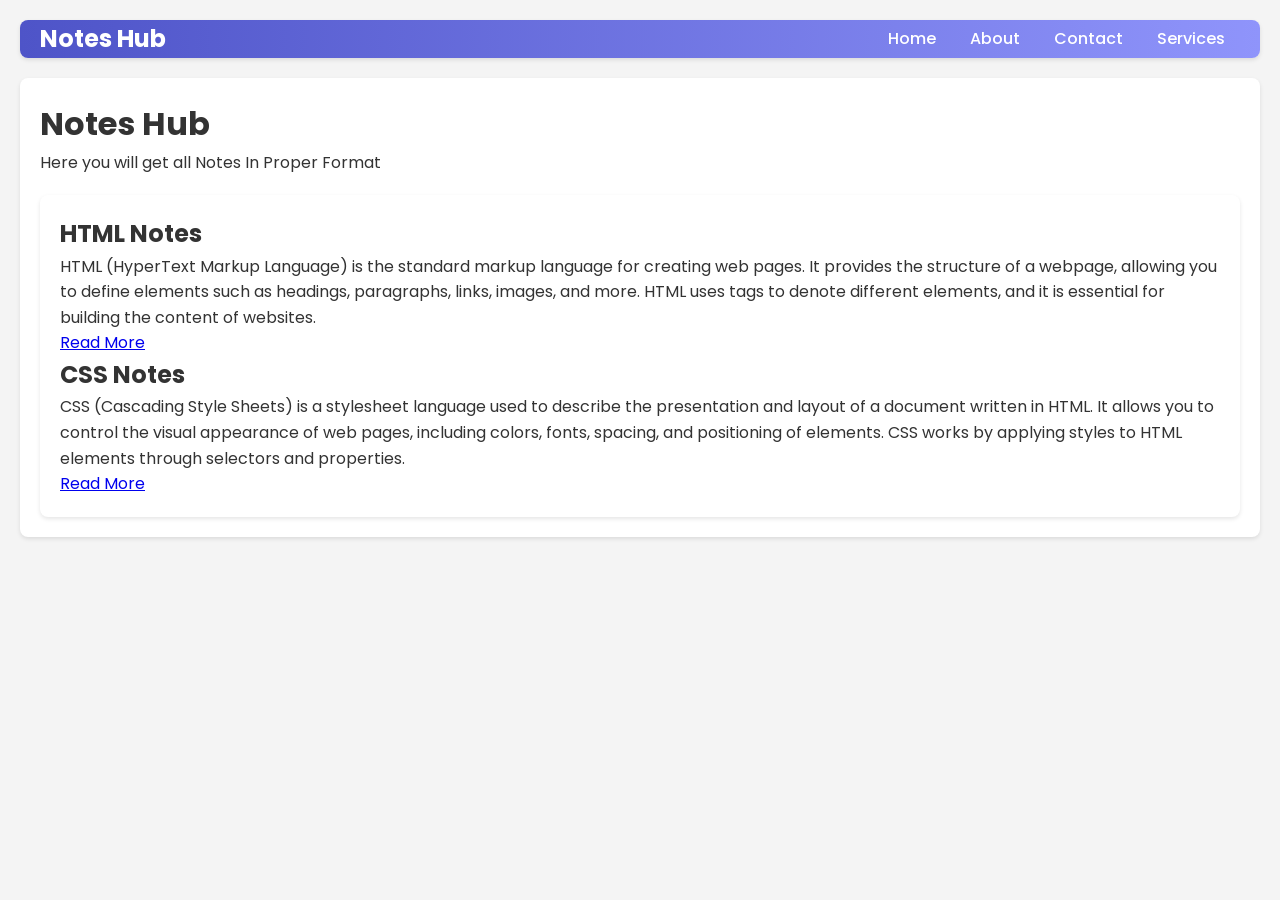
==== index.html @ aa77da90 "added some more content under the nav bar" ====
<!DOCTYPE html>
<html lang="en">
<head>
    <meta charset="UTF-8">
    <meta name="viewport" content="width=device-width, initial-scale=1.0">
    <title>Document</title>
    <link href="https://fonts.googleapis.com/css2?family=Poppins:wght@300;400;500;600;700&display=swap" rel="stylesheet">
    <link rel="stylesheet" href="style.css">
</head>
<body>
        <nav class="main-nav">
            <h1>Notes Hub</h1>
            <div class="nav">
            <a href="index.html">Home</a>
            <a href="about.html">About</a>
            <a href="contact.html">Contact</a>
            <a href="services.html">Services</a>
            </div>
        </nav>

        <div class="notes">
            <h1>Notes Hub</h1>
            <p>Here you will get all Notes In Proper Format</p>
            <section class="notes ">
                <div class="note">
                    <h2>HTML Notes</h2>
                    <p>HTML (HyperText Markup Language) is the standard markup language for creating web pages. It provides the structure of a webpage, allowing you to define elements such as headings, paragraphs, links, images, and more. HTML uses tags to denote different elements, and it is essential for building the content of websites.</p>
                    <a href="html.html" class="btn">Read More</a>
                </div>
                <div class="note">
                    <h2>CSS Notes</h2>
                    <p>CSS (Cascading Style Sheets) is a stylesheet language used to describe the presentation and layout of a document written in HTML. It allows you to control the visual appearance of web pages, including colors, fonts, spacing, and positioning of elements. CSS works by applying styles to HTML elements through selectors and properties.</p>
                    <a href="css.html" class="btn">Read More</a>
                </div>
            </section>
        </div>
</body>
</html>
---- style.css ----
* {
    margin: 0;
    padding: 0;
    box-sizing: border-box;
    font-family: 'Poppins', sans-serif;
}

body {
    background-color: #f4f4f4;
    line-height: 1.6;
    padding: 20px;
    color: #333;
}

nav.main-nav {
    background: linear-gradient(90deg, #4e54c8 0%, #8f94fb 100%);
    color: #fff;
    padding: 10px 0;
    text-align: center;
    display: flex;
    justify-content: space-between;
    align-items: center;
    padding: 0 20px;
    border-radius: 8px;
    box-shadow: 0 2px 4px rgba(0, 0, 0, 0.1);
}

nav.main-nav a {
    color: #fff;
    text-decoration: none;
    margin: 0 15px;
    font-weight: 500;
    transition: color 0.3s ease;
}

.notes {
    background: #fff;
    padding: 20px;
    border-radius: 8px;
    box-shadow: 0 2px 4px rgba(0, 0, 0, 0.1);
    margin-top: 20px;
}
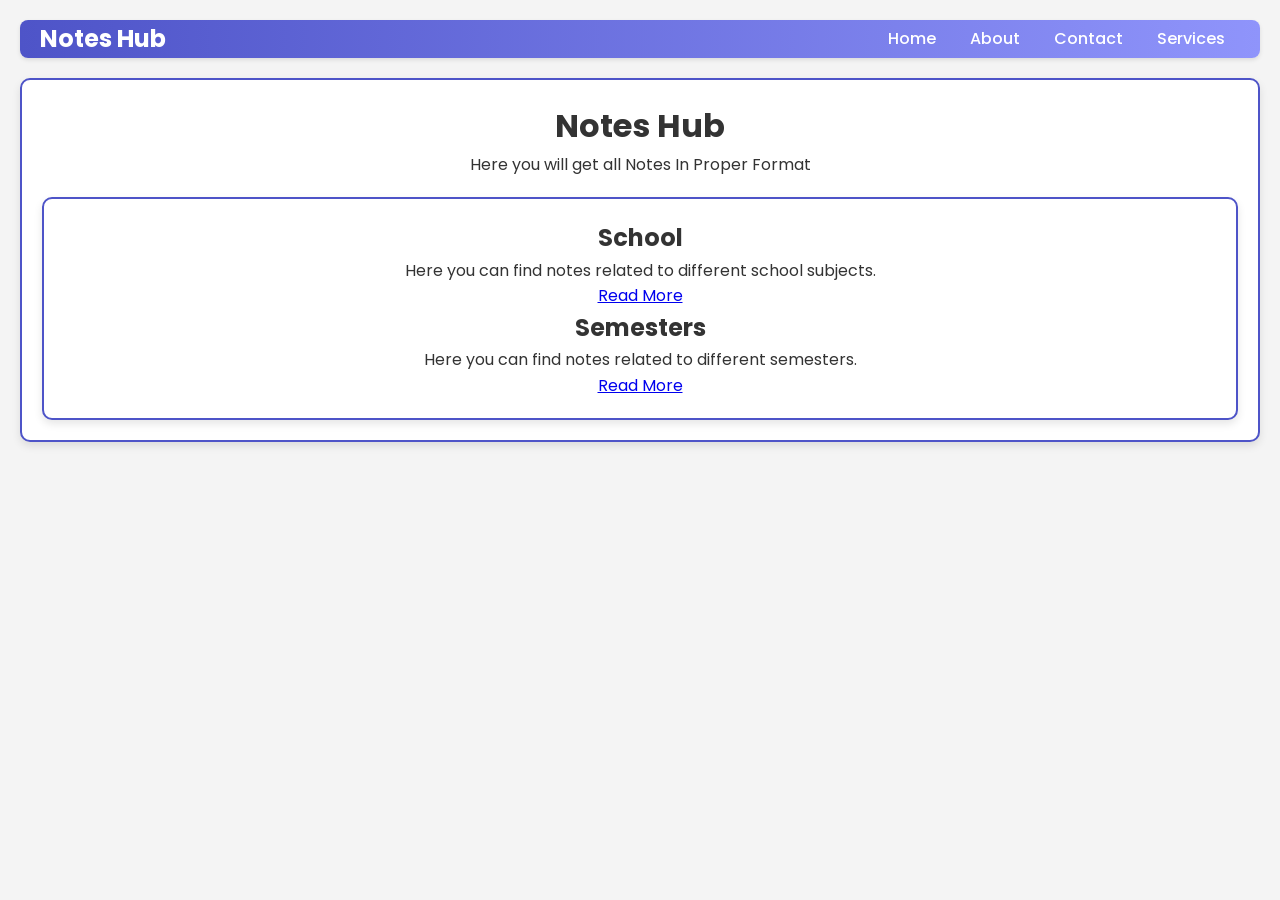
==== commit 0e81bc95: "bugs" ====
--- a/index.html
+++ b/index.html
@@ -18,18 +18,18 @@
             </div>
         </nav>
 
-        <div class="notes">
+        <div class="notes container">
             <h1>Notes Hub</h1>
             <p>Here you will get all Notes In Proper Format</p>
             <section class="notes ">
                 <div class="note">
-                    <h2>HTML Notes</h2>
-                    <p>HTML (HyperText Markup Language) is the standard markup language for creating web pages. It provides the structure of a webpage, allowing you to define elements such as headings, paragraphs, links, images, and more. HTML uses tags to denote different elements, and it is essential for building the content of websites.</p>
+                    <h2>School</h2>
+                    <p>Here you can find notes related to different school subjects.</p>
                     <a href="html.html" class="btn">Read More</a>
                 </div>
                 <div class="note">
-                    <h2>CSS Notes</h2>
-                    <p>CSS (Cascading Style Sheets) is a stylesheet language used to describe the presentation and layout of a document written in HTML. It allows you to control the visual appearance of web pages, including colors, fonts, spacing, and positioning of elements. CSS works by applying styles to HTML elements through selectors and properties.</p>
+                    <h2>Semesters</h2>
+                    <p>Here you can find notes related to different semesters.</p>
                     <a href="css.html" class="btn">Read More</a>
                 </div>
             </section>
--- a/style.css
+++ b/style.css
@@ -39,4 +39,10 @@
     border-radius: 8px;
     box-shadow: 0 2px 4px rgba(0, 0, 0, 0.1);
     margin-top: 20px;
-}+    text-align: center;
+    animation: fadeIn 1s ease-in-out;
+    border: 2px solid #4e54c8;
+    border-radius: 10px;
+    box-shadow: 0 4px 8px rgba(0, 0, 0, 0.1);
+}
+
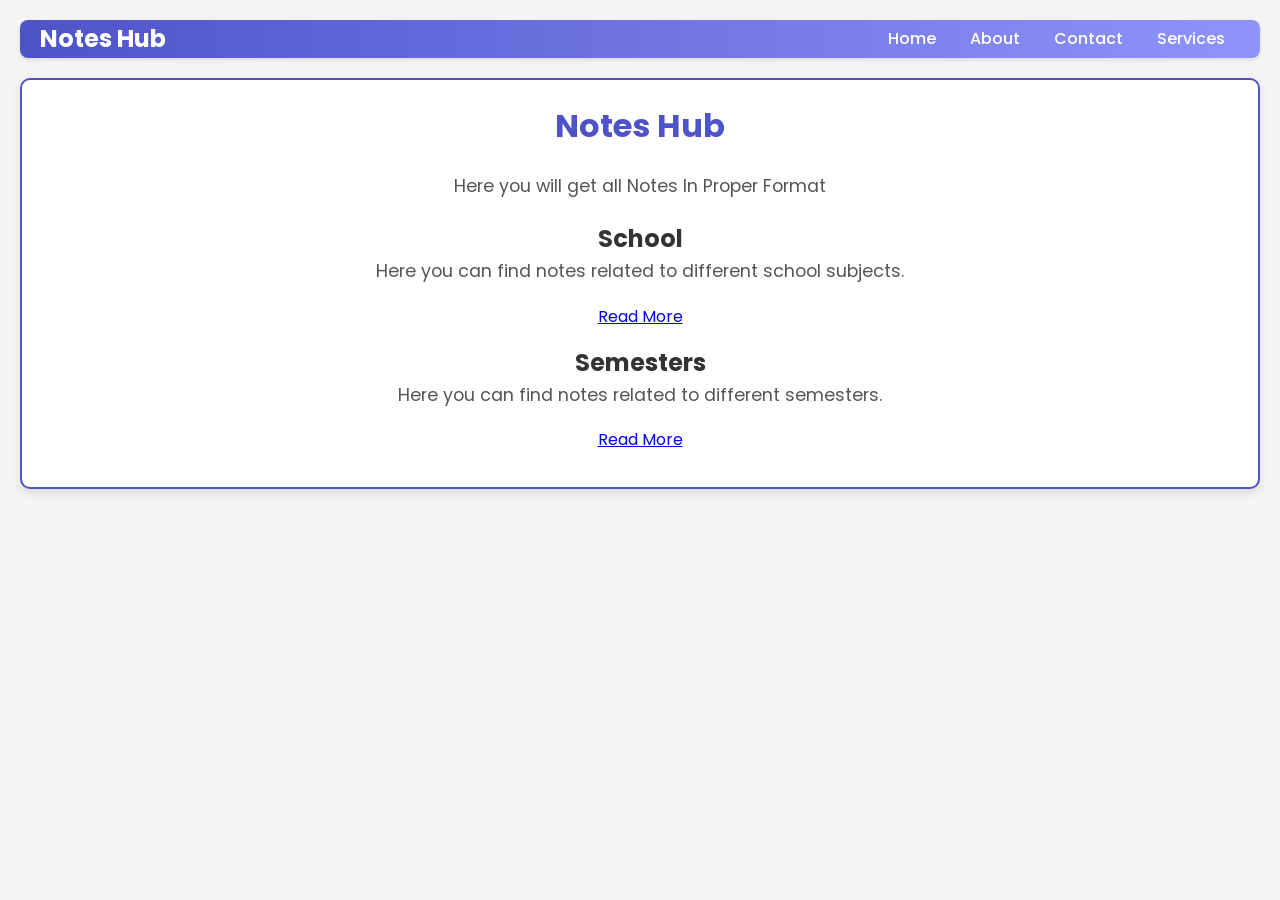
==== commit 0f78c2ea: "added some more content" ====
--- a/index.html
+++ b/index.html
@@ -21,16 +21,20 @@
         <div class="notes container">
             <h1>Notes Hub</h1>
             <p>Here you will get all Notes In Proper Format</p>
-            <section class="notes ">
+            <section class="note-list">
                 <div class="note">
                     <h2>School</h2>
+                    <div class="note-content">
                     <p>Here you can find notes related to different school subjects.</p>
                     <a href="html.html" class="btn">Read More</a>
+                    </div>
                 </div>
                 <div class="note">
                     <h2>Semesters</h2>
+                    <div class="note-content">
                     <p>Here you can find notes related to different semesters.</p>
                     <a href="css.html" class="btn">Read More</a>
+                    </div>
                 </div>
             </section>
         </div>
--- a/style.css
+++ b/style.css
@@ -46,3 +46,37 @@
     box-shadow: 0 4px 8px rgba(0, 0, 0, 0.1);
 }
 
+.notes-list {
+    display: flex;
+    flex-wrap: wrap;
+    justify-content: center;
+    gap: 20px;
+}
+
+.notes h1 {
+    margin-bottom: 20px;
+    color: #4e54c8;
+}
+
+.notes p {
+    margin-bottom: 20px;
+    font-size: 1.1em;
+    color: #555;
+}
+
+.notes-container {
+    display: flex;
+    flex-wrap: wrap;
+    justify-content: center;
+    gap: 20px;
+}
+
+.note-content {
+    margin-bottom: 15px;
+    color: #666;
+    font-size: 1em;
+    line-height: 1.5;
+    text-align: center;
+    padding: 0 10px;
+    min-height: 60px;
+}
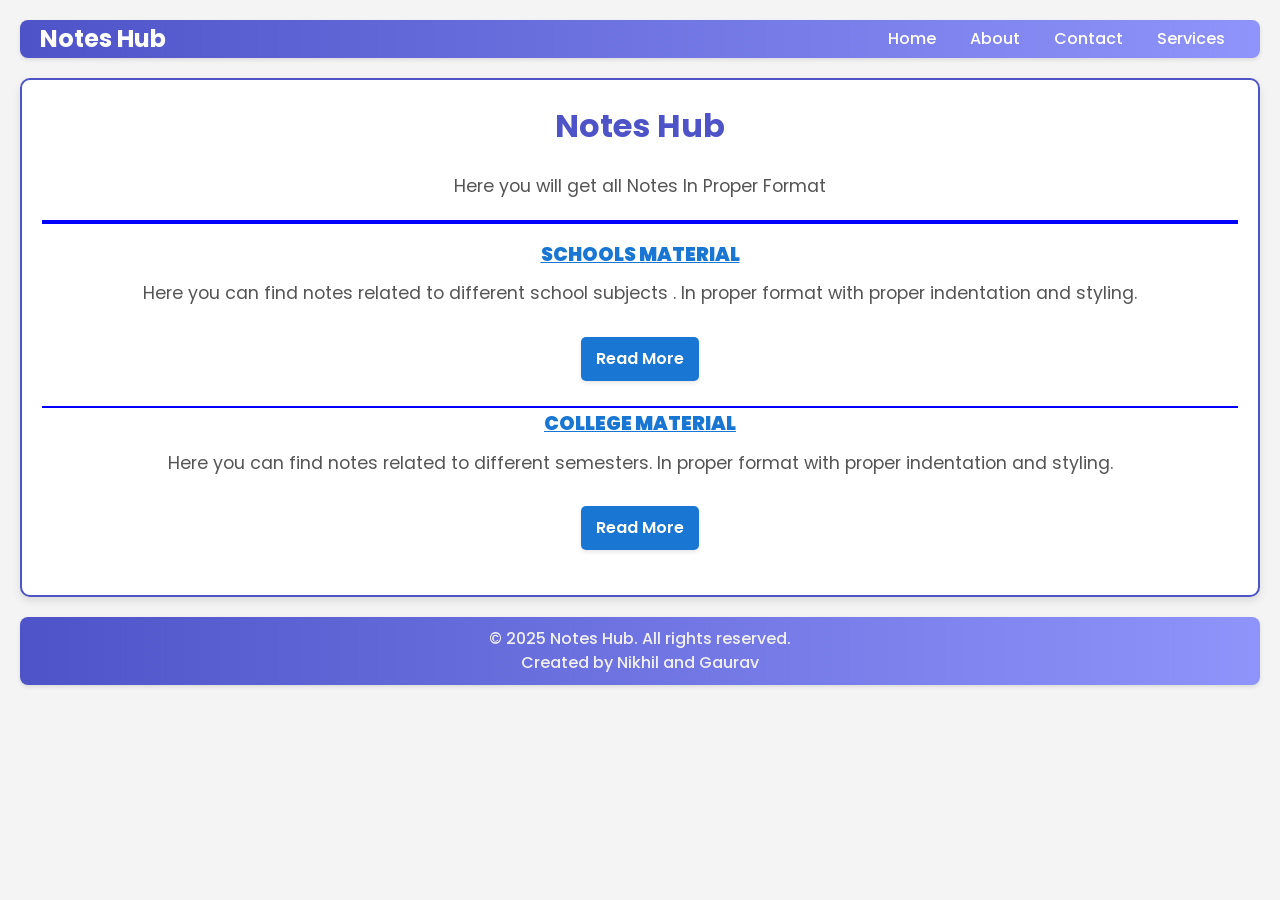
==== commit 9da39a31: "finally added some more value in main landing page , also some little work on college and svhools pa" ====
--- a/index.html
+++ b/index.html
@@ -3,7 +3,7 @@
 <head>
     <meta charset="UTF-8">
     <meta name="viewport" content="width=device-width, initial-scale=1.0">
-    <title>Document</title>
+    <title>Notes Hub</title>
     <link href="https://fonts.googleapis.com/css2?family=Poppins:wght@300;400;500;600;700&display=swap" rel="stylesheet">
     <link rel="stylesheet" href="style.css">
 </head>
@@ -21,22 +21,31 @@
         <div class="notes container">
             <h1>Notes Hub</h1>
             <p>Here you will get all Notes In Proper Format</p>
+            <hr style="border: 2px solid blue; margin: 16px 0;">
             <section class="note-list">
                 <div class="note">
-                    <h2>School</h2>
+                    <h2>Schools Material</h2>
                     <div class="note-content">
-                    <p>Here you can find notes related to different school subjects.</p>
-                    <a href="html.html" class="btn">Read More</a>
+                    <p>Here you can find notes related to different school subjects . In proper format with proper indentation and styling.</p>
+                    <a href="./notes/schools/mainschool.html"  target="_blank" class="btn">Read More</a>
                     </div>
                 </div>
+
+            <hr style="border: 1px solid blue; margin: 1px 0;">
+
                 <div class="note">
-                    <h2>Semesters</h2>
+                    <h2>College Material</h2>
                     <div class="note-content">
-                    <p>Here you can find notes related to different semesters.</p>
-                    <a href="css.html" class="btn">Read More</a>
+                    <p>Here you can find notes related to different semesters. In proper format with proper indentation and styling.</p>
+                    <a href="./notes/college/maincollege.html"  target="_blank" class="btn">Read More</a>
                     </div>
                 </div>
             </section>
         </div>
+
+        <footer>
+            <p>&copy; 2025  Notes Hub. All rights reserved.</p>
+            <p>Created by Nikhil and Gaurav</p>
+        </footer>
 </body>
 </html>
--- a/style.css
+++ b/style.css
@@ -25,6 +25,11 @@
     box-shadow: 0 2px 4px rgba(0, 0, 0, 0.1);
 }
 
+nav.main-nav a:hover {
+    color: #ffeb3b;
+    text-decoration: underline;
+}
+
 nav.main-nav a {
     color: #fff;
     text-decoration: none;
@@ -64,6 +69,16 @@
     color: #555;
 }
 
+.note h2 {
+    margin-bottom: 10px;
+    color: #1976d2;
+    font-size: 1.2em;
+    font-weight: 900;
+    text-transform: uppercase;
+    text-decoration: underline;
+
+}
+
 .notes-container {
     display: flex;
     flex-wrap: wrap;
@@ -79,4 +94,117 @@
     text-align: center;
     padding: 0 10px;
     min-height: 60px;
+}
+
+.btn {
+    display: inline-block;
+    background: #1976d2;
+    color: #fff;
+    padding: 10px 15px;
+    border-radius: 5px;
+    text-decoration: none;
+    transition: background 0.3s ease;
+    font-weight: 600;
+    box-shadow: 0 2px 4px rgba(0, 0, 0, 0.1);
+    margin-top: 10px;
+    border: none;
+    cursor: pointer;
+    font-size: 1em;
+    text-align: center;
+    margin-bottom: 10px;
+    margin-left: auto;
+    margin-right: auto;
+}
+
+.btn:hover {
+    background: #125ea1;
+}
+
+
+
+
+
+
+
+footer {
+    text-align: center;
+    padding: 20px 0;
+    background: #4e54c8;
+    color: #fff;
+    margin-top: 30px;
+    border-radius: 8px;
+    box-shadow: 0 2px 4px rgba(0, 0, 0, 0.1);
+    font-size: 0.9em;
+    position: relative;
+    bottom: 0;
+    width: 100%;
+    margin-left: auto;
+    margin-right: auto;
+    font-weight: 500;
+    text-align: center;
+    padding: 10px;
+    font-size: 1em;
+    line-height: 1.5;
+    color: #f0f0f0;
+    background: linear-gradient(90deg, #4e54c8 0%, #8f94fb 100%);
+    border: none;
+    box-shadow: 0 2px 4px rgba(0, 0, 0, 0.1);
+    border-radius: 8px;
+    margin-top: 20px;
+}
+
+
+
+
+/* Responsive blue horizontal line */
+.blue-hr {
+    border: 0;
+    border-top: 2px solid #1976d2;
+    margin: 16px 0;
+    width: 100%;
+    max-width: 600px;
+    margin-left: auto;
+    margin-right: auto;
+}
+
+/* Responsive navigation */
+@media (max-width: 700px) {
+    nav.main-nav {
+        flex-direction: column;
+        align-items: flex-start;
+        padding: 10px;
+    }
+    nav.main-nav .nav {
+        margin-top: 10px;
+        width: 100%;
+        display: flex;
+        flex-direction: column;
+        align-items: flex-start;
+    }
+    nav.main-nav a {
+        margin: 8px 0;
+        font-size: 1.1em;
+        line-height: 1.5;
+    }
+    nav{
+        text-align: center;
+        width: 100%;
+        margin-bottom: 10px;
+        align-items: center;
+    }
+}
+
+/* Responsive notes container */
+@media (max-width: 600px) {
+    .notes {
+        padding: 10px;
+        border-radius: 6px;
+    }
+    .note-content {
+        padding: 0 2px;
+        font-size: 0.98em;
+    }
+    .note h2 {
+        font-size: 1.1em;
+    }
 }
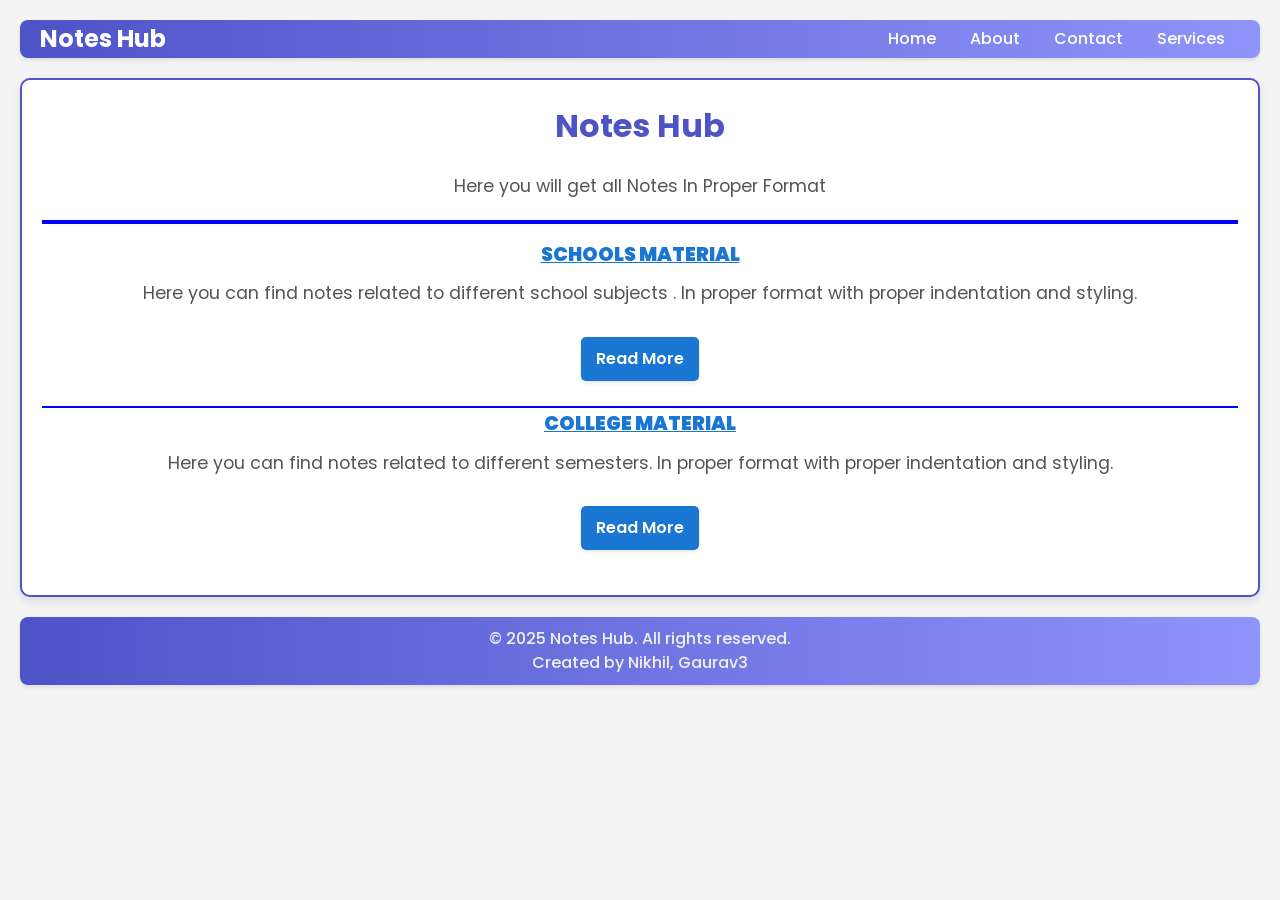
==== commit 3f23ffac: "i have worked on contact page  , some update in contact.html and some lines in css." ====
--- a/index.html
+++ b/index.html
@@ -12,8 +12,8 @@
             <h1>Notes Hub</h1>
             <div class="nav">
             <a href="index.html">Home</a>
-            <a href="about.html">About</a>
-            <a href="contact.html">Contact</a>
+            <a href="./about/about.html">About</a>
+            <a href="./contact/contact.html" target="_blank">Contact</a>
             <a href="services.html">Services</a>
             </div>
         </nav>
@@ -45,7 +45,7 @@
 
         <footer>
             <p>&copy; 2025  Notes Hub. All rights reserved.</p>
-            <p>Created by Nikhil and Gaurav</p>
+            <p>Created by Nikhil, Gaurav3</p>
         </footer>
 </body>
 </html>
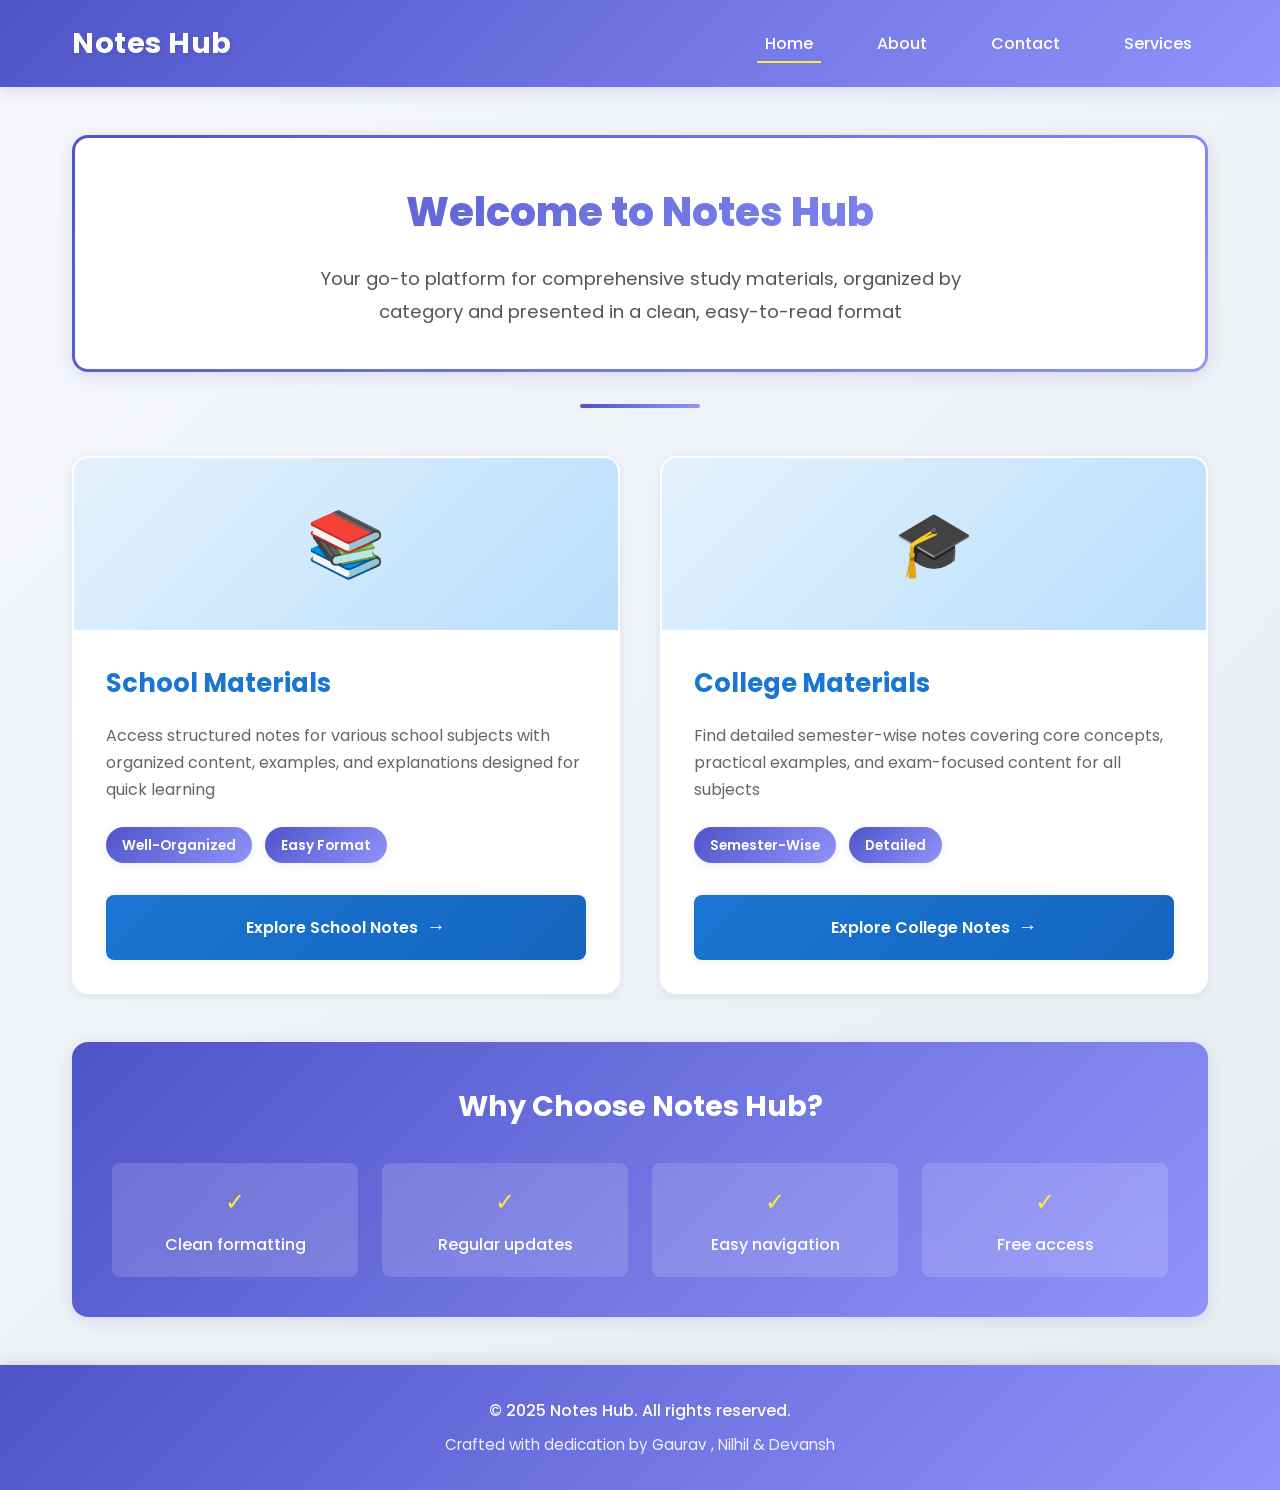
==== commit 6c6a30df: "redesign the home landing page. new adding some new elememts and some animations" ====
--- a/index.html
+++ b/index.html
@@ -1,51 +1,137 @@
 <!DOCTYPE html>
 <html lang="en">
-<head>
-    <meta charset="UTF-8">
-    <meta name="viewport" content="width=device-width, initial-scale=1.0">
-    <title>Notes Hub</title>
-    <link href="https://fonts.googleapis.com/css2?family=Poppins:wght@300;400;500;600;700&display=swap" rel="stylesheet">
-    <link rel="stylesheet" href="style.css">
-</head>
-<body>
-        <nav class="main-nav">
-            <h1>Notes Hub</h1>
-            <div class="nav">
-            <a href="index.html">Home</a>
-            <a href="./about/about.html">About</a>
-            <a href="./contact/contact.html" target="_blank">Contact</a>
-            <a href="services.html">Services</a>
+  <head>
+    <meta charset="UTF-8" />
+    <meta name="viewport" content="width=device-width, initial-scale=1.0" />
+    <meta
+      name="description"
+      content="Your ultimate destination for organized school and college study materials"
+    />
+    <title>Notes Hub - Your Study Companion</title>
+    <link
+      href="https://fonts.googleapis.com/css2?family=Poppins:wght@300;400;500;600;700;800&display=swap"
+      rel="stylesheet"
+    />
+    <link rel="stylesheet" href="style.css" />
+  </head>
+  <body>
+    <header class="header-wrapper">
+      <nav class="primary-navigation">
+        <div class="brand-logo">
+          <h1 class="site-title">Notes Hub</h1>
+        </div>
+        <ul class="navigation-menu">
+          <li><a href="index.html" class="nav-link active-page">Home</a></li>
+          <li><a href="./about/about.html" class="nav-link">About</a></li>
+          <li><a href="./contact/contact.html" class="nav-link">Contact</a></li>
+          <li><a href="services.html" class="nav-link">Services</a></li>
+        </ul>
+      </nav>
+    </header>
+
+    <main class="main-content-wrapper">
+      <section class="hero-section">
+        <div class="hero-content">
+          <h2 class="page-heading">Welcome to Notes Hub</h2>
+          <p class="page-description">
+            Your go-to platform for comprehensive study materials, organized by
+            category and presented in a clean, easy-to-read format
+          </p>
+        </div>
+        <div class="decorative-divider"></div>
+      </section>
+
+      <section class="notes-grid-section">
+        <div class="notes-grid">
+          <article class="note-card school-card">
+            <div class="card-icon-wrapper">
+              <div class="card-icon">📚</div>
             </div>
-        </nav>
+            <div class="card-content">
+              <h3 class="card-heading">School Materials</h3>
+              <p class="card-description">
+                Access structured notes for various school subjects with
+                organized content, examples, and explanations designed for quick
+                learning
+              </p>
+              <div class="card-features">
+                <span class="feature-badge">Well-Organized</span>
+                <span class="feature-badge">Easy Format</span>
+              </div>
+            </div>
+            <div class="card-action">
+              <a
+                href="./notes/schools/mainschool.html"
+                class="action-button primary-btn"
+              >
+                Explore School Notes
+                <span class="btn-arrow">→</span>
+              </a>
+            </div>
+          </article>
 
-        <div class="notes container">
-            <h1>Notes Hub</h1>
-            <p>Here you will get all Notes In Proper Format</p>
-            <hr style="border: 2px solid blue; margin: 16px 0;">
-            <section class="note-list">
-                <div class="note">
-                    <h2>Schools Material</h2>
-                    <div class="note-content">
-                    <p>Here you can find notes related to different school subjects . In proper format with proper indentation and styling.</p>
-                    <a href="./notes/schools/mainschool.html"  target="_blank" class="btn">Read More</a>
-                    </div>
-                </div>
+          <article class="note-card college-card">
+            <div class="card-icon-wrapper">
+              <div class="card-icon">🎓</div>
+            </div>
+            <div class="card-content">
+              <h3 class="card-heading">College Materials</h3>
+              <p class="card-description">
+                Find detailed semester-wise notes covering core concepts,
+                practical examples, and exam-focused content for all subjects
+              </p>
+              <div class="card-features">
+                <span class="feature-badge">Semester-Wise</span>
+                <span class="feature-badge">Detailed</span>
+              </div>
+            </div>
+            <div class="card-action">
+              <a
+                href="./notes/college/maincollege.html"
+                class="action-button primary-btn"
+              >
+                Explore College Notes
+                <span class="btn-arrow">→</span>
+              </a>
+            </div>
+          </article>
+        </div>
+      </section>
 
-            <hr style="border: 1px solid blue; margin: 1px 0;">
+      <section class="info-banner">
+        <div class="banner-content">
+          <h3 class="banner-heading">Why Choose Notes Hub?</h3>
+          <div class="benefits-grid">
+            <div class="benefit-item">
+              <span class="benefit-icon">✓</span>
+              <p>Clean formatting</p>
+            </div>
+            <div class="benefit-item">
+              <span class="benefit-icon">✓</span>
+              <p>Regular updates</p>
+            </div>
+            <div class="benefit-item">
+              <span class="benefit-icon">✓</span>
+              <p>Easy navigation</p>
+            </div>
+            <div class="benefit-item">
+              <span class="benefit-icon">✓</span>
+              <p>Free access</p>
+            </div>
+          </div>
+        </div>
+      </section>
+    </main>
 
-                <div class="note">
-                    <h2>College Material</h2>
-                    <div class="note-content">
-                    <p>Here you can find notes related to different semesters. In proper format with proper indentation and styling.</p>
-                    <a href="./notes/college/maincollege.html"  target="_blank" class="btn">Read More</a>
-                    </div>
-                </div>
-            </section>
-        </div>
-
-        <footer>
-            <p>&copy; 2025  Notes Hub. All rights reserved.</p>
-            <p>Created by Nikhil, Gaurav3</p>
-        </footer>
-</body>
-</html>+    <footer class="site-footer">
+      <div class="footer-content">
+        <p class="footer-copyright">
+          &copy; 2025 Notes Hub. All rights reserved.
+        </p>
+        <p class="footer-credits">
+          Crafted with dedication by Gaurav , Nilhil & Devansh
+        </p>
+      </div>
+    </footer>
+  </body>
+</html>
--- a/style.css
+++ b/style.css
@@ -1,210 +1,451 @@
+/* Base Reset and Root Variables */
 * {
     margin: 0;
     padding: 0;
     box-sizing: border-box;
+}
+
+:root {
+    --primary-blue: #4e54c8;
+    --secondary-blue: #8f94fb;
+    --accent-blue: #1976d2;
+    --light-blue: #e3f2fd;
+    --dark-text: #2c3e50;
+    --medium-text: #555;
+    --light-text: #666;
+    --white: #ffffff;
+    --background-light: #f8f9fa;
+    --shadow-sm: 0 2px 8px rgba(78, 84, 200, 0.1);
+    --shadow-md: 0 4px 16px rgba(78, 84, 200, 0.15);
+    --shadow-lg: 0 8px 24px rgba(78, 84, 200, 0.2);
+    --transition-speed: 0.3s;
+    --border-radius-sm: 8px;
+    --border-radius-md: 12px;
+    --border-radius-lg: 16px;
+}
+
+body {
     font-family: 'Poppins', sans-serif;
-}
-
-body {
-    background-color: #f4f4f4;
-    line-height: 1.6;
-    padding: 20px;
-    color: #333;
-}
-
-nav.main-nav {
-    background: linear-gradient(90deg, #4e54c8 0%, #8f94fb 100%);
-    color: #fff;
-    padding: 10px 0;
-    text-align: center;
+    background: linear-gradient(135deg, #f5f7fa 0%, #e8ecf1 100%);
+    color: var(--dark-text);
+    line-height: 1.7;
+    min-height: 100vh;
+    display: flex;
+    flex-direction: column;
+}
+
+.header-wrapper {
+    background: linear-gradient(135deg, var(--primary-blue) 0%, var(--secondary-blue) 100%);
+    box-shadow: var(--shadow-md);
+    position: sticky;
+    top: 0;
+    z-index: 1000;
+    animation: slideDown 0.5s ease-out;
+}
+
+@keyframes slideDown {
+    from {
+        transform: translateY(-100%);
+        opacity: 0;
+    }
+    to {
+        transform: translateY(0);
+        opacity: 1;
+    }
+}
+
+.primary-navigation {
+    max-width: 1200px;
+    margin: 0 auto;
+    padding: 1.2rem 2rem;
     display: flex;
     justify-content: space-between;
     align-items: center;
-    padding: 0 20px;
-    border-radius: 8px;
-    box-shadow: 0 2px 4px rgba(0, 0, 0, 0.1);
-}
-
-nav.main-nav a:hover {
+}
+
+.brand-logo .site-title {
+    color: var(--white);
+    font-size: 1.8rem;
+    font-weight: 700;
+    letter-spacing: 0.5px;
+    text-shadow: 2px 2px 4px rgba(0, 0, 0, 0.1);
+}
+
+.navigation-menu {
+    display: flex;
+    list-style: none;
+    gap: 2rem;
+}
+
+.nav-link {
+    color: var(--white);
+    text-decoration: none;
+    font-weight: 500;
+    font-size: 1rem;
+    padding: 0.5rem 1rem;
+    border-radius: var(--border-radius-sm);
+    transition: all var(--transition-speed) ease;
+    position: relative;
+}
+
+.nav-link::after {
+    content: '';
+    position: absolute;
+    bottom: 0;
+    left: 50%;
+    transform: translateX(-50%);
+    width: 0;
+    height: 2px;
+    background: #ffeb3b;
+    transition: width var(--transition-speed) ease;
+}
+
+.nav-link:hover::after,
+.nav-link.active-page::after {
+    width: 80%;
+}
+
+.nav-link:hover {
+    background: rgba(255, 255, 255, 0.15);
+    transform: translateY(-2px);
+}
+
+.main-content-wrapper {
+    flex: 1;
+    max-width: 1200px;
+    margin: 0 auto;
+    padding: 3rem 2rem;
+    width: 100%;
+}
+
+.hero-section {
+    text-align: center;
+    margin-bottom: 3rem;
+    animation: fadeInUp 0.8s ease-out;
+}
+
+@keyframes fadeInUp {
+    from {
+        opacity: 0;
+        transform: translateY(30px);
+    }
+    to {
+        opacity: 1;
+        transform: translateY(0);
+    }
+}
+
+.hero-content {
+    background: var(--white);
+    padding: 2.5rem;
+    border-radius: var(--border-radius-lg);
+    box-shadow: var(--shadow-md);
+    border: 3px solid transparent;
+    background-image: linear-gradient(var(--white), var(--white)), 
+                      linear-gradient(135deg, var(--primary-blue), var(--secondary-blue));
+    background-origin: border-box;
+    background-clip: padding-box, border-box;
+}
+
+.page-heading {
+    font-size: 2.5rem;
+    font-weight: 800;
+    background: linear-gradient(135deg, var(--primary-blue), var(--secondary-blue));
+    -webkit-background-clip: text;
+    -webkit-text-fill-color: transparent;
+    background-clip: text;
+    margin-bottom: 1rem;
+}
+
+.page-description {
+    font-size: 1.15rem;
+    color: var(--medium-text);
+    max-width: 700px;
+    margin: 0 auto;
+    line-height: 1.8;
+}
+
+.decorative-divider {
+    width: 120px;
+    height: 4px;
+    background: linear-gradient(90deg, var(--primary-blue), var(--secondary-blue));
+    margin: 2rem auto 0;
+    border-radius: 2px;
+}
+
+.notes-grid-section {
+    margin-bottom: 3rem;
+}
+
+.notes-grid {
+    display: grid;
+    grid-template-columns: repeat(auto-fit, minmax(320px, 1fr));
+    gap: 2.5rem;
+    animation: fadeInUp 1s ease-out;
+}
+
+.note-card {
+    background: var(--white);
+    border-radius: var(--border-radius-lg);
+    box-shadow: var(--shadow-sm);
+    overflow: hidden;
+    transition: all var(--transition-speed) ease;
+    border: 2px solid transparent;
+    display: flex;
+    flex-direction: column;
+    position: relative;
+}
+
+.note-card::before {
+    content: '';
+    position: absolute;
+    top: 0;
+    left: 0;
+    width: 100%;
+    height: 4px;
+    background: linear-gradient(90deg, var(--primary-blue), var(--secondary-blue));
+    transform: scaleX(0);
+    transition: transform var(--transition-speed) ease;
+}
+
+.note-card:hover {
+    transform: translateY(-8px);
+    box-shadow: var(--shadow-lg);
+    border-color: var(--primary-blue);
+}
+
+.note-card:hover::before {
+    transform: scaleX(1);
+}
+
+.card-icon-wrapper {
+    background: linear-gradient(135deg, var(--light-blue), #bbdefb);
+    padding: 2rem;
+    text-align: center;
+}
+
+.card-icon {
+    font-size: 4rem;
+    animation: bounce 2s infinite;
+}
+
+@keyframes bounce {
+    0%, 100% {
+        transform: translateY(0);
+    }
+    50% {
+        transform: translateY(-10px);
+    }
+}
+
+.card-content {
+    padding: 2rem;
+    flex: 1;
+}
+
+.card-heading {
+    font-size: 1.6rem;
+    font-weight: 700;
+    color: var(--accent-blue);
+    margin-bottom: 1rem;
+    text-transform: capitalize;
+}
+
+.card-description {
+    color: var(--light-text);
+    font-size: 1rem;
+    line-height: 1.7;
+    margin-bottom: 1.5rem;
+}
+
+.card-features {
+    display: flex;
+    gap: 0.8rem;
+    flex-wrap: wrap;
+}
+
+.feature-badge {
+    background: linear-gradient(135deg, var(--primary-blue), var(--secondary-blue));
+    color: var(--white);
+    padding: 0.4rem 1rem;
+    border-radius: 20px;
+    font-size: 0.85rem;
+    font-weight: 600;
+    box-shadow: var(--shadow-sm);
+}
+
+.card-action {
+    padding: 0 2rem 2rem;
+}
+
+.action-button {
+    display: inline-flex;
+    align-items: center;
+    justify-content: center;
+    gap: 0.5rem;
+    width: 100%;
+    padding: 1rem 1.5rem;
+    background: linear-gradient(135deg, var(--accent-blue) 0%, #1565c0 100%);
+    color: var(--white);
+    text-decoration: none;
+    border-radius: var(--border-radius-sm);
+    font-weight: 600;
+    font-size: 1rem;
+    transition: all var(--transition-speed) ease;
+    box-shadow: var(--shadow-sm);
+}
+
+.action-button:hover {
+    background: linear-gradient(135deg, #1565c0 0%, #0d47a1 100%);
+    box-shadow: var(--shadow-md);
+    transform: scale(1.03);
+}
+
+.btn-arrow {
+    font-size: 1.2rem;
+    transition: transform var(--transition-speed) ease;
+}
+
+.action-button:hover .btn-arrow {
+    transform: translateX(5px);
+}
+
+.info-banner {
+    background: linear-gradient(135deg, var(--primary-blue), var(--secondary-blue));
+    border-radius: var(--border-radius-lg);
+    padding: 2.5rem;
+    box-shadow: var(--shadow-md);
+    animation: fadeInUp 1.2s ease-out;
+}
+
+.banner-content {
+    text-align: center;
+}
+
+.banner-heading {
+    color: var(--white);
+    font-size: 1.8rem;
+    font-weight: 700;
+    margin-bottom: 2rem;
+}
+
+.benefits-grid {
+    display: grid;
+    grid-template-columns: repeat(auto-fit, minmax(150px, 1fr));
+    gap: 1.5rem;
+}
+
+.benefit-item {
+    background: rgba(255, 255, 255, 0.15);
+    padding: 1.2rem;
+    border-radius: var(--border-radius-sm);
+    backdrop-filter: blur(10px);
+    transition: all var(--transition-speed) ease;
+}
+
+.benefit-item:hover {
+    background: rgba(255, 255, 255, 0.25);
+    transform: scale(1.05);
+}
+
+.benefit-icon {
+    font-size: 1.5rem;
+    display: block;
+    margin-bottom: 0.5rem;
     color: #ffeb3b;
-    text-decoration: underline;
-}
-
-nav.main-nav a {
-    color: #fff;
-    text-decoration: none;
-    margin: 0 15px;
+}
+
+.benefit-item p {
+    color: var(--white);
     font-weight: 500;
-    transition: color 0.3s ease;
-}
-
-.notes {
-    background: #fff;
-    padding: 20px;
-    border-radius: 8px;
-    box-shadow: 0 2px 4px rgba(0, 0, 0, 0.1);
-    margin-top: 20px;
+    font-size: 1rem;
+}
+
+.site-footer {
+    background: linear-gradient(135deg, var(--primary-blue), var(--secondary-blue));
+    color: var(--white);
+    padding: 2rem;
     text-align: center;
-    animation: fadeIn 1s ease-in-out;
-    border: 2px solid #4e54c8;
-    border-radius: 10px;
-    box-shadow: 0 4px 8px rgba(0, 0, 0, 0.1);
-}
-
-.notes-list {
-    display: flex;
-    flex-wrap: wrap;
-    justify-content: center;
-    gap: 20px;
-}
-
-.notes h1 {
-    margin-bottom: 20px;
-    color: #4e54c8;
-}
-
-.notes p {
-    margin-bottom: 20px;
-    font-size: 1.1em;
-    color: #555;
-}
-
-.note h2 {
-    margin-bottom: 10px;
-    color: #1976d2;
-    font-size: 1.2em;
-    font-weight: 900;
-    text-transform: uppercase;
-    text-decoration: underline;
-
-}
-
-.notes-container {
-    display: flex;
-    flex-wrap: wrap;
-    justify-content: center;
-    gap: 20px;
-}
-
-.note-content {
-    margin-bottom: 15px;
-    color: #666;
-    font-size: 1em;
-    line-height: 1.5;
-    text-align: center;
-    padding: 0 10px;
-    min-height: 60px;
-}
-
-.btn {
-    display: inline-block;
-    background: #1976d2;
-    color: #fff;
-    padding: 10px 15px;
-    border-radius: 5px;
-    text-decoration: none;
-    transition: background 0.3s ease;
-    font-weight: 600;
-    box-shadow: 0 2px 4px rgba(0, 0, 0, 0.1);
-    margin-top: 10px;
-    border: none;
-    cursor: pointer;
-    font-size: 1em;
-    text-align: center;
-    margin-bottom: 10px;
-    margin-left: auto;
-    margin-right: auto;
-}
-
-.btn:hover {
-    background: #125ea1;
-}
-
-
-
-
-
-
-
-footer {
-    text-align: center;
-    padding: 20px 0;
-    background: #4e54c8;
-    color: #fff;
-    margin-top: 30px;
-    border-radius: 8px;
-    box-shadow: 0 2px 4px rgba(0, 0, 0, 0.1);
-    font-size: 0.9em;
-    position: relative;
-    bottom: 0;
-    width: 100%;
-    margin-left: auto;
-    margin-right: auto;
+    margin-top: auto;
+    box-shadow: 0 -4px 12px rgba(0, 0, 0, 0.1);
+}
+
+.footer-content {
+    max-width: 1200px;
+    margin: 0 auto;
+}
+
+.footer-copyright {
+    font-size: 1rem;
     font-weight: 500;
-    text-align: center;
-    padding: 10px;
-    font-size: 1em;
-    line-height: 1.5;
-    color: #f0f0f0;
-    background: linear-gradient(90deg, #4e54c8 0%, #8f94fb 100%);
-    border: none;
-    box-shadow: 0 2px 4px rgba(0, 0, 0, 0.1);
-    border-radius: 8px;
-    margin-top: 20px;
-}
-
-
-
-
-/* Responsive blue horizontal line */
-.blue-hr {
-    border: 0;
-    border-top: 2px solid #1976d2;
-    margin: 16px 0;
-    width: 100%;
-    max-width: 600px;
-    margin-left: auto;
-    margin-right: auto;
-}
-
-/* Responsive navigation */
-@media (max-width: 700px) {
-    nav.main-nav {
+    margin-bottom: 0.5rem;
+}
+
+.footer-credits {
+    font-size: 0.95rem;
+    opacity: 0.9;
+    font-weight: 400;
+}
+
+@media (max-width: 768px) {
+    .primary-navigation {
         flex-direction: column;
-        align-items: flex-start;
-        padding: 10px;
-    }
-    nav.main-nav .nav {
-        margin-top: 10px;
+        gap: 1.5rem;
+        padding: 1rem;
+    }
+
+    .navigation-menu {
+        flex-direction: column;
+        gap: 0.8rem;
         width: 100%;
-        display: flex;
-        flex-direction: column;
-        align-items: flex-start;
-    }
-    nav.main-nav a {
-        margin: 8px 0;
-        font-size: 1.1em;
-        line-height: 1.5;
-    }
-    nav{
         text-align: center;
-        width: 100%;
-        margin-bottom: 10px;
-        align-items: center;
-    }
-}
-
-/* Responsive notes container */
-@media (max-width: 600px) {
-    .notes {
-        padding: 10px;
-        border-radius: 6px;
-    }
-    .note-content {
-        padding: 0 2px;
-        font-size: 0.98em;
-    }
-    .note h2 {
-        font-size: 1.1em;
-    }
-}+    }
+
+    .nav-link {
+        display: block;
+        padding: 0.8rem;
+    }
+
+    .page-heading {
+        font-size: 2rem;
+    }
+
+    .page-description {
+        font-size: 1rem;
+    }
+
+    .notes-grid {
+        grid-template-columns: 1fr;
+        gap: 1.5rem;
+    }
+
+    .benefits-grid {
+        grid-template-columns: repeat(2, 1fr);
+    }
+
+    .main-content-wrapper {
+        padding: 2rem 1rem;
+    }
+}
+
+@media (max-width: 480px) {
+    .brand-logo .site-title {
+        font-size: 1.5rem;
+    }
+
+    .page-heading {
+        font-size: 1.7rem;
+    }
+
+    .card-heading {
+        font-size: 1.4rem;
+    }
+
+    .benefits-grid {
+        grid-template-columns: 1fr;
+    }
+
+    .hero-content {
+        padding: 1.5rem;
+    }
+}
